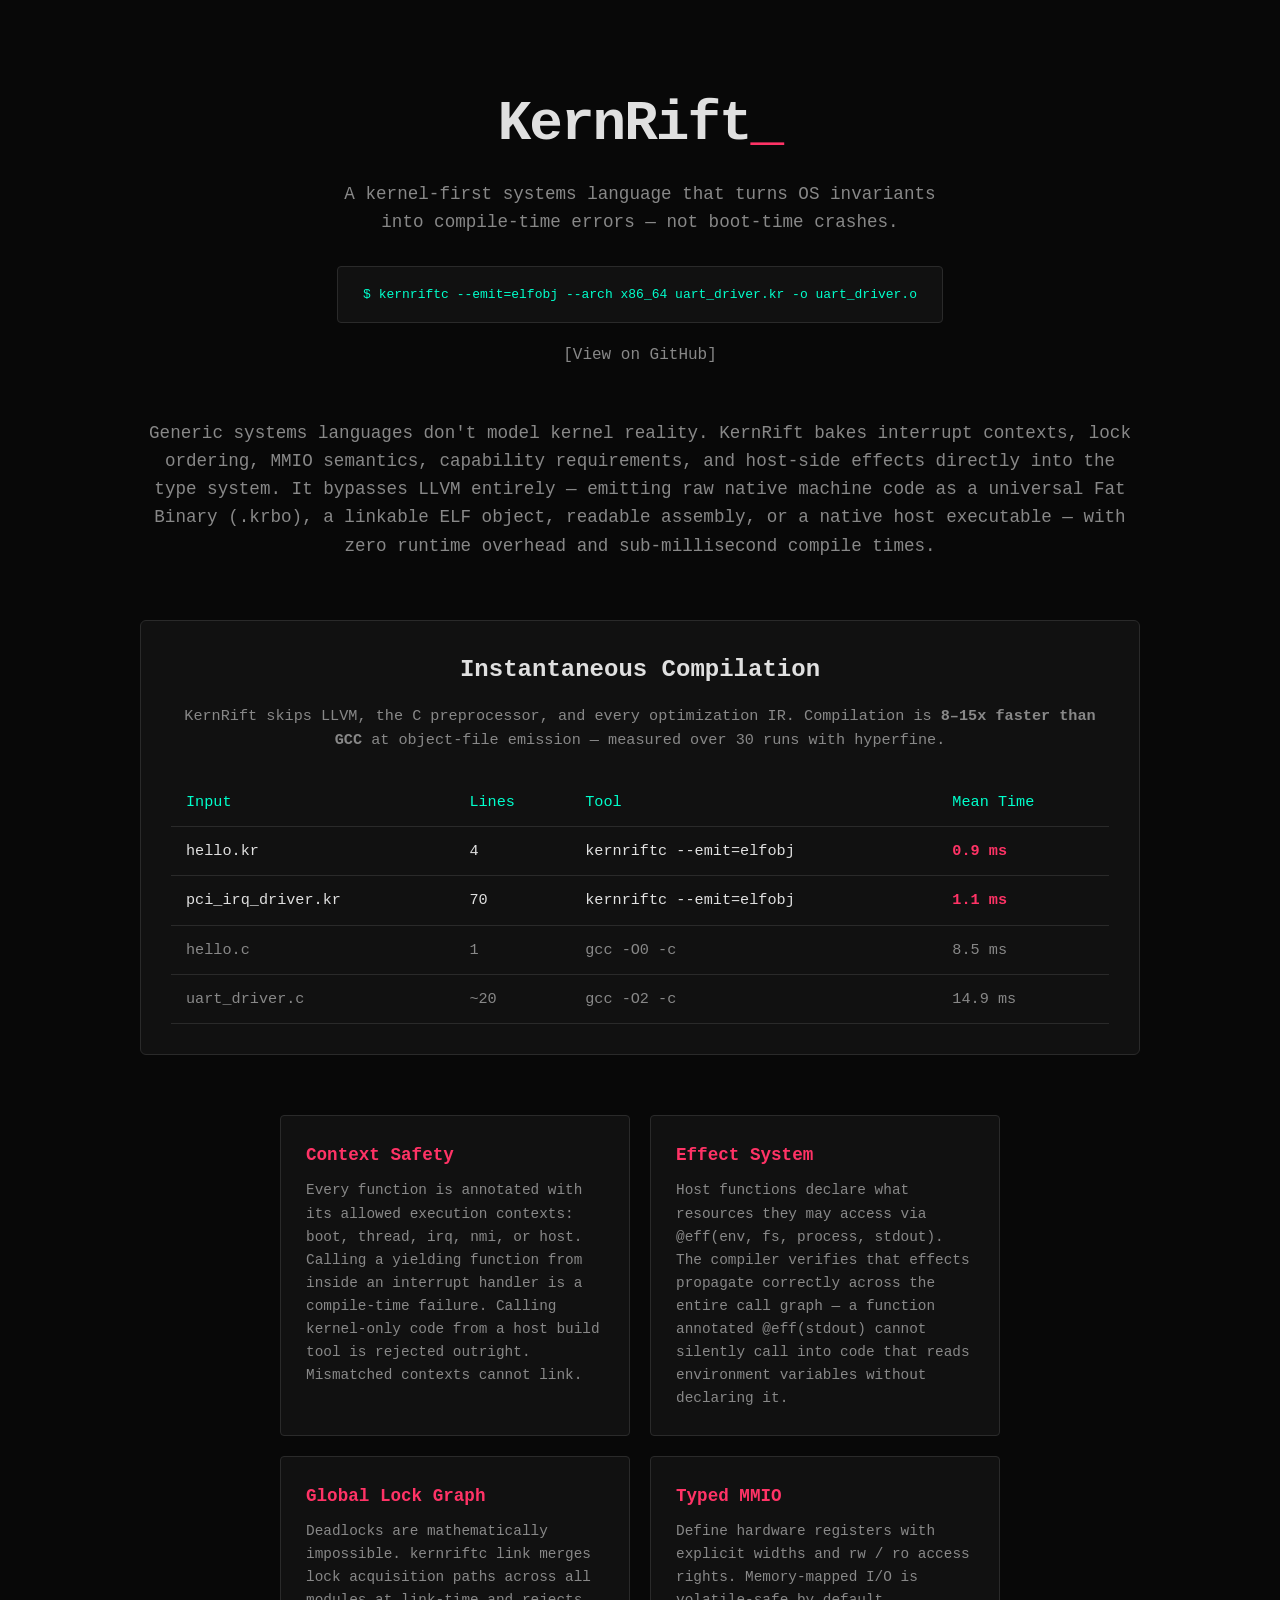
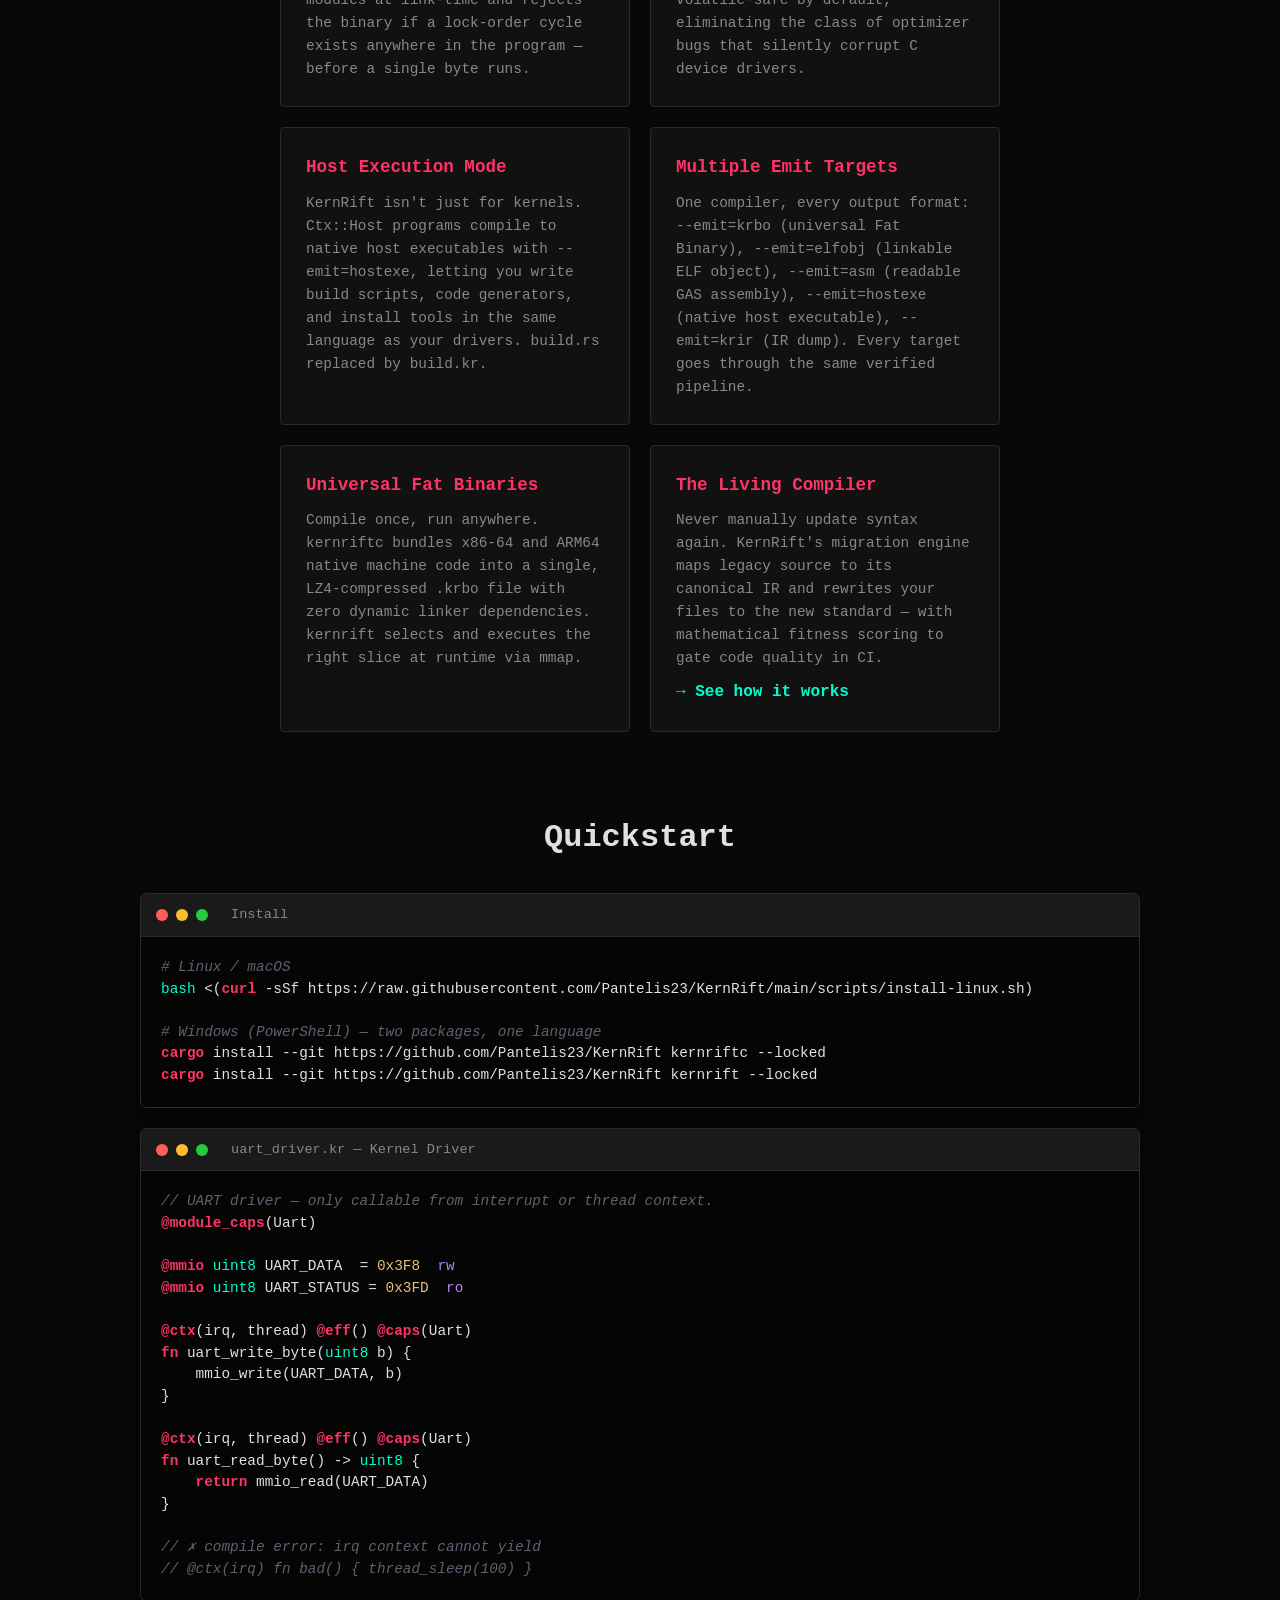
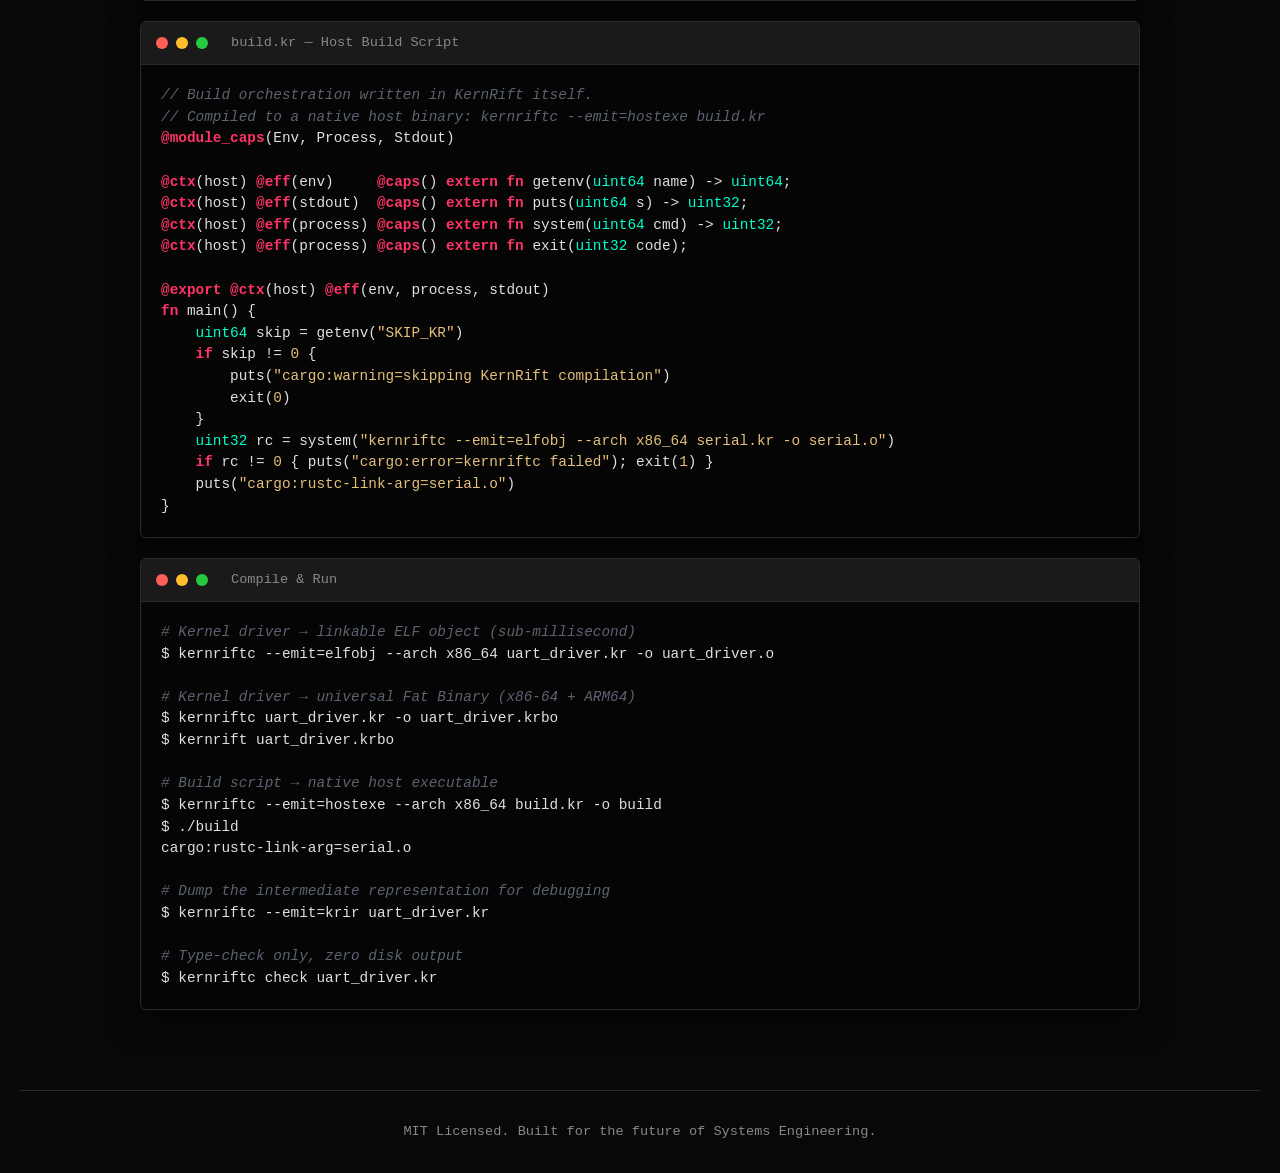
==== website/index.html @ f1da1471 "website: add host execution, effect system, emit targets; improve all sections" ====
<!DOCTYPE html>
<html lang="en">
<head>
    <meta charset="UTF-8">
    <meta name="viewport" content="width=device-width, initial-scale=1.0">
    <title>KernRift | Bare-Metal Systems Language</title>
    <link rel="stylesheet" href="style.css">
</head>
<body>
    <header>
        <h1>KernRift</h1>
        <p class="subtitle">A kernel-first systems language that turns OS invariants into compile-time errors — not boot-time crashes.</p>
        <div class="terminal-bar">
            <code>$ kernriftc --emit=elfobj --arch x86_64 uart_driver.kr -o uart_driver.o</code>
        </div>
        <div class="github-link">
            <a href="https://github.com/Pantelis23/KernRift" target="_blank">[View on GitHub]</a>
        </div>
    </header>

    <main>
        <section class="intro">
            <p>
                Generic systems languages don't model kernel reality. KernRift bakes interrupt contexts, lock ordering, MMIO semantics, capability requirements, and host-side effects directly into the type system. It bypasses LLVM entirely — emitting raw native machine code as a universal Fat Binary (<code>.krbo</code>), a linkable ELF object, readable assembly, or a native host executable — with zero runtime overhead and sub-millisecond compile times.
            </p>
        </section>

        <section class="benchmark-section">
            <h2>Instantaneous Compilation</h2>
            <p>KernRift skips LLVM, the C preprocessor, and every optimization IR. Compilation is <strong>8–15x faster than GCC</strong> at object-file emission — measured over 30 runs with hyperfine.</p>
            <table class="benchmark-table">
                <thead>
                    <tr>
                        <th>Input</th>
                        <th>Lines</th>
                        <th>Tool</th>
                        <th>Mean Time</th>
                    </tr>
                </thead>
                <tbody>
                    <tr>
                        <td><code>hello.kr</code></td>
                        <td>4</td>
                        <td><code>kernriftc --emit=elfobj</code></td>
                        <td class="highlight">0.9 ms</td>
                    </tr>
                    <tr>
                        <td><code>pci_irq_driver.kr</code></td>
                        <td>70</td>
                        <td><code>kernriftc --emit=elfobj</code></td>
                        <td class="highlight">1.1 ms</td>
                    </tr>
                    <tr>
                        <td class="dim"><code>hello.c</code></td>
                        <td class="dim">1</td>
                        <td class="dim"><code>gcc -O0 -c</code></td>
                        <td class="dim">8.5 ms</td>
                    </tr>
                    <tr>
                        <td class="dim"><code>uart_driver.c</code></td>
                        <td class="dim">~20</td>
                        <td class="dim"><code>gcc -O2 -c</code></td>
                        <td class="dim">14.9 ms</td>
                    </tr>
                </tbody>
            </table>
        </section>

        <section class="features">
            <div class="feature-card">
                <h3>Context Safety</h3>
                <p>Every function is annotated with its allowed execution contexts: <code>boot</code>, <code>thread</code>, <code>irq</code>, <code>nmi</code>, or <code>host</code>. Calling a yielding function from inside an interrupt handler is a compile-time failure. Calling kernel-only code from a host build tool is rejected outright. Mismatched contexts cannot link.</p>
            </div>
            <div class="feature-card">
                <h3>Effect System</h3>
                <p>Host functions declare what resources they may access via <code>@eff(env, fs, process, stdout)</code>. The compiler verifies that effects propagate correctly across the entire call graph — a function annotated <code>@eff(stdout)</code> cannot silently call into code that reads environment variables without declaring it.</p>
            </div>
            <div class="feature-card">
                <h3>Global Lock Graph</h3>
                <p>Deadlocks are mathematically impossible. <code>kernriftc link</code> merges lock acquisition paths across all modules at link-time and rejects the binary if a lock-order cycle exists anywhere in the program — before a single byte runs.</p>
            </div>
            <div class="feature-card">
                <h3>Typed MMIO</h3>
                <p>Define hardware registers with explicit widths and <code>rw</code> / <code>ro</code> access rights. Memory-mapped I/O is volatile-safe by default, eliminating the class of optimizer bugs that silently corrupt C device drivers.</p>
            </div>
            <div class="feature-card">
                <h3>Host Execution Mode</h3>
                <p>KernRift isn't just for kernels. <code>Ctx::Host</code> programs compile to native host executables with <code>--emit=hostexe</code>, letting you write build scripts, code generators, and install tools in the same language as your drivers. <code>build.rs</code> replaced by <code>build.kr</code>.</p>
            </div>
            <div class="feature-card">
                <h3>Multiple Emit Targets</h3>
                <p>One compiler, every output format: <code>--emit=krbo</code> (universal Fat Binary), <code>--emit=elfobj</code> (linkable ELF object), <code>--emit=asm</code> (readable GAS assembly), <code>--emit=hostexe</code> (native host executable), <code>--emit=krir</code> (IR dump). Every target goes through the same verified pipeline.</p>
            </div>
            <div class="feature-card">
                <h3>Universal Fat Binaries</h3>
                <p>Compile once, run anywhere. <code>kernriftc</code> bundles x86-64 and ARM64 native machine code into a single, LZ4-compressed <code>.krbo</code> file with zero dynamic linker dependencies. <code>kernrift</code> selects and executes the right slice at runtime via <code>mmap</code>.</p>
            </div>
            <div class="feature-card">
                <h3>The Living Compiler</h3>
                <p>Never manually update syntax again. KernRift's migration engine maps legacy source to its canonical IR and rewrites your files to the new standard — with mathematical fitness scoring to gate code quality in CI.</p>
                <a href="living-compiler.html" style="color: var(--accent-secondary); text-decoration: none; font-weight: bold; margin-top: 10px; display: inline-block;">→ See how it works</a>
            </div>
        </section>

        <section class="quickstart">
            <h2>Quickstart</h2>

            <div class="code-window">
                <div class="code-header">
                    <span class="dot red"></span>
                    <span class="dot yellow"></span>
                    <span class="dot green"></span>
                    <span class="filename">Install</span>
                </div>
<pre><code><span class="comment"># Linux / macOS</span>
<span class="type">bash</span> &lt;(<span class="keyword">curl</span> -sSf https://raw.githubusercontent.com/Pantelis23/KernRift/main/scripts/install-linux.sh)

<span class="comment"># Windows (PowerShell) — two packages, one language</span>
<span class="keyword">cargo</span> install --git https://github.com/Pantelis23/KernRift kernriftc --locked
<span class="keyword">cargo</span> install --git https://github.com/Pantelis23/KernRift kernrift --locked
</code></pre>
            </div>

            <div class="code-window">
                <div class="code-header">
                    <span class="dot red"></span>
                    <span class="dot yellow"></span>
                    <span class="dot green"></span>
                    <span class="filename">uart_driver.kr — Kernel Driver</span>
                </div>
<pre><code><span class="comment">// UART driver — only callable from interrupt or thread context.</span>
<span class="keyword">@module_caps</span>(Uart)

<span class="keyword">@mmio</span> <span class="type">uint8</span> UART_DATA  = <span class="literal">0x3F8</span>  <span class="modifier">rw</span>
<span class="keyword">@mmio</span> <span class="type">uint8</span> UART_STATUS = <span class="literal">0x3FD</span>  <span class="modifier">ro</span>

<span class="keyword">@ctx</span>(irq, thread) <span class="keyword">@eff</span>() <span class="keyword">@caps</span>(Uart)
<span class="keyword">fn</span> uart_write_byte(<span class="type">uint8</span> b) {
    mmio_write(UART_DATA, b)
}

<span class="keyword">@ctx</span>(irq, thread) <span class="keyword">@eff</span>() <span class="keyword">@caps</span>(Uart)
<span class="keyword">fn</span> uart_read_byte() -> <span class="type">uint8</span> {
    <span class="keyword">return</span> mmio_read(UART_DATA)
}

<span class="comment">// ✗ compile error: irq context cannot yield</span>
<span class="comment">// @ctx(irq) fn bad() { thread_sleep(100) }</span>
</code></pre>
            </div>

            <div class="code-window">
                <div class="code-header">
                    <span class="dot red"></span>
                    <span class="dot yellow"></span>
                    <span class="dot green"></span>
                    <span class="filename">build.kr — Host Build Script</span>
                </div>
<pre><code><span class="comment">// Build orchestration written in KernRift itself.</span>
<span class="comment">// Compiled to a native host binary: kernriftc --emit=hostexe build.kr</span>
<span class="keyword">@module_caps</span>(Env, Process, Stdout)

<span class="keyword">@ctx</span>(host) <span class="keyword">@eff</span>(env)     <span class="keyword">@caps</span>() <span class="keyword">extern fn</span> getenv(<span class="type">uint64</span> name) -> <span class="type">uint64</span>;
<span class="keyword">@ctx</span>(host) <span class="keyword">@eff</span>(stdout)  <span class="keyword">@caps</span>() <span class="keyword">extern fn</span> puts(<span class="type">uint64</span> s) -> <span class="type">uint32</span>;
<span class="keyword">@ctx</span>(host) <span class="keyword">@eff</span>(process) <span class="keyword">@caps</span>() <span class="keyword">extern fn</span> system(<span class="type">uint64</span> cmd) -> <span class="type">uint32</span>;
<span class="keyword">@ctx</span>(host) <span class="keyword">@eff</span>(process) <span class="keyword">@caps</span>() <span class="keyword">extern fn</span> exit(<span class="type">uint32</span> code);

<span class="keyword">@export</span> <span class="keyword">@ctx</span>(host) <span class="keyword">@eff</span>(env, process, stdout)
<span class="keyword">fn</span> main() {
    <span class="type">uint64</span> skip = getenv(<span class="literal">"SKIP_KR"</span>)
    <span class="keyword">if</span> skip != <span class="literal">0</span> {
        puts(<span class="literal">"cargo:warning=skipping KernRift compilation"</span>)
        exit(<span class="literal">0</span>)
    }
    <span class="type">uint32</span> rc = system(<span class="literal">"kernriftc --emit=elfobj --arch x86_64 serial.kr -o serial.o"</span>)
    <span class="keyword">if</span> rc != <span class="literal">0</span> { puts(<span class="literal">"cargo:error=kernriftc failed"</span>); exit(<span class="literal">1</span>) }
    puts(<span class="literal">"cargo:rustc-link-arg=serial.o"</span>)
}
</code></pre>
            </div>

            <div class="code-window">
                <div class="code-header">
                    <span class="dot red"></span>
                    <span class="dot yellow"></span>
                    <span class="dot green"></span>
                    <span class="filename">Compile &amp; Run</span>
                </div>
<pre><code><span class="comment"># Kernel driver → linkable ELF object (sub-millisecond)</span>
$ kernriftc --emit=elfobj --arch x86_64 uart_driver.kr -o uart_driver.o

<span class="comment"># Kernel driver → universal Fat Binary (x86-64 + ARM64)</span>
$ kernriftc uart_driver.kr -o uart_driver.krbo
$ kernrift uart_driver.krbo

<span class="comment"># Build script → native host executable</span>
$ kernriftc --emit=hostexe --arch x86_64 build.kr -o build
$ ./build
cargo:rustc-link-arg=serial.o

<span class="comment"># Dump the intermediate representation for debugging</span>
$ kernriftc --emit=krir uart_driver.kr

<span class="comment"># Type-check only, zero disk output</span>
$ kernriftc check uart_driver.kr
</code></pre>
            </div>
        </section>
    </main>

    <footer>
        <p>MIT Licensed. Built for the future of Systems Engineering.</p>
    </footer>
</body>
</html>
---- website/style.css ----
:root {
    --bg-color: #080808;
    --text-main: #e0e0e0;
    --text-muted: #888888;
    --accent: #ff3366;
    --accent-secondary: #00ffcc;
    --card-bg: #111111;
    --border-color: #2a2a2a;
    --font-mono: "Fira Code", "JetBrains Mono", Consolas, monospace;
}

* {
    box-sizing: border-box;
    margin: 0;
    padding: 0;
}

body {
    background-color: var(--bg-color);
    color: var(--text-main);
    font-family: var(--font-mono);
    line-height: 1.6;
    padding: 0 20px;
    display: flex;
    flex-direction: column;
    align-items: center;
}

header {
    margin-top: 80px;
    margin-bottom: 50px;
    text-align: center;
}

.nav-bar {
    position: absolute;
    top: 20px;
    left: 20px;
}

.nav-bar a {
    color: var(--text-muted);
    text-decoration: none;
    font-size: 0.9rem;
    transition: color 0.2s ease;
}

.nav-bar a:hover {
    color: var(--accent-secondary);
}

h1 {
    font-size: 3.5rem;
    color: var(--text-main);
    letter-spacing: -2px;
    margin-bottom: 10px;
}

h1::after {
    content: '_';
    color: var(--accent);
    animation: blink 1s step-end infinite;
}

@keyframes blink {
    50% { opacity: 0; }
}

.subtitle {
    font-size: 1.1rem;
    color: var(--text-muted);
    margin-bottom: 30px;
    max-width: 600px;
    margin-left: auto;
    margin-right: auto;
}

.terminal-bar {
    background-color: var(--card-bg);
    border: 1px solid var(--border-color);
    padding: 15px 25px;
    display: inline-block;
    border-radius: 4px;
    color: var(--accent-secondary);
    margin-bottom: 20px;
}

.github-link a {
    color: var(--text-muted);
    text-decoration: none;
    transition: color 0.2s ease;
}

.github-link a:hover {
    color: var(--text-main);
}

main {
    max-width: 1000px;
    width: 100%;
}

.intro {
    text-align: center;
    margin-bottom: 60px;
    font-size: 1.1rem;
    color: var(--text-muted);
}

/* Benchmark Section */
.benchmark-section {
    margin-bottom: 60px;
    background-color: var(--card-bg);
    border: 1px solid var(--border-color);
    padding: 30px;
    border-radius: 6px;
}

.benchmark-section h2 {
    color: var(--text-main);
    margin-bottom: 15px;
    font-size: 1.5rem;
    text-align: center;
}

.benchmark-section p {
    text-align: center;
    color: var(--text-muted);
    margin-bottom: 25px;
    font-size: 0.95rem;
}

.benchmark-table {
    width: 100%;
    border-collapse: collapse;
    font-size: 0.95rem;
}

.benchmark-table th, .benchmark-table td {
    padding: 12px 15px;
    text-align: left;
    border-bottom: 1px solid var(--border-color);
}

.benchmark-table th {
    color: var(--accent-secondary);
    font-weight: normal;
}

.benchmark-table .highlight {
    color: var(--accent);
    font-weight: bold;
}

.benchmark-table .dim {
    color: var(--text-muted);
}

/* Features */
.features {
    display: grid;
    grid-template-columns: repeat(auto-fit, minmax(350px, 1px));
    gap: 20px;
    margin-bottom: 80px;
    justify-content: center;
}

.feature-card {
    background-color: var(--card-bg);
    border: 1px solid var(--border-color);
    padding: 25px;
    border-radius: 4px;
    transition: transform 0.2s ease, border-color 0.2s ease;
}

.feature-card:hover {
    transform: translateY(-3px);
    border-color: var(--accent-secondary);
}

.feature-card h3 {
    color: var(--accent);
    margin-bottom: 10px;
    font-size: 1.1rem;
}

.feature-card p {
    color: var(--text-muted);
    font-size: 0.9rem;
}

/* Quickstart */
.quickstart {
    margin-bottom: 80px;
}

.quickstart h2 {
    text-align: center;
    margin-bottom: 30px;
    font-size: 2rem;
}

.code-window {
    background-color: #050505;
    border: 1px solid var(--border-color);
    border-radius: 6px;
    overflow: hidden;
    margin-bottom: 20px;
    box-shadow: 0 10px 30px rgba(0,0,0,0.5);
}

.code-header {
    background-color: #1a1a1a;
    padding: 10px 15px;
    display: flex;
    align-items: center;
    border-bottom: 1px solid var(--border-color);
}

.dot {
    width: 12px;
    height: 12px;
    border-radius: 50%;
    margin-right: 8px;
}

.dot.red { background-color: #ff5f56; }
.dot.yellow { background-color: #ffbd2e; }
.dot.green { background-color: #27c93f; }

.filename {
    margin-left: 15px;
    color: var(--text-muted);
    font-size: 0.85rem;
}

pre {
    padding: 20px;
    overflow-x: auto;
    font-size: 0.9rem;
    line-height: 1.5;
}

/* Syntax Highlighting */
.keyword { color: var(--accent); font-weight: bold; }
.type { color: var(--accent-secondary); }
.modifier { color: #b084eb; }
.literal { color: #e5c07b; }
.comment { color: #5c6370; font-style: italic; }

/* Code Showcase (living-compiler page) */
.code-showcase {
    margin-bottom: 80px;
}

.code-showcase h2 {
    text-align: center;
    margin-bottom: 15px;
    font-size: 2rem;
}

footer {
    border-top: 1px solid var(--border-color);
    padding: 30px 0;
    width: 100%;
    text-align: center;
    color: var(--text-muted);
    font-size: 0.85rem;
    margin-top: auto;
}
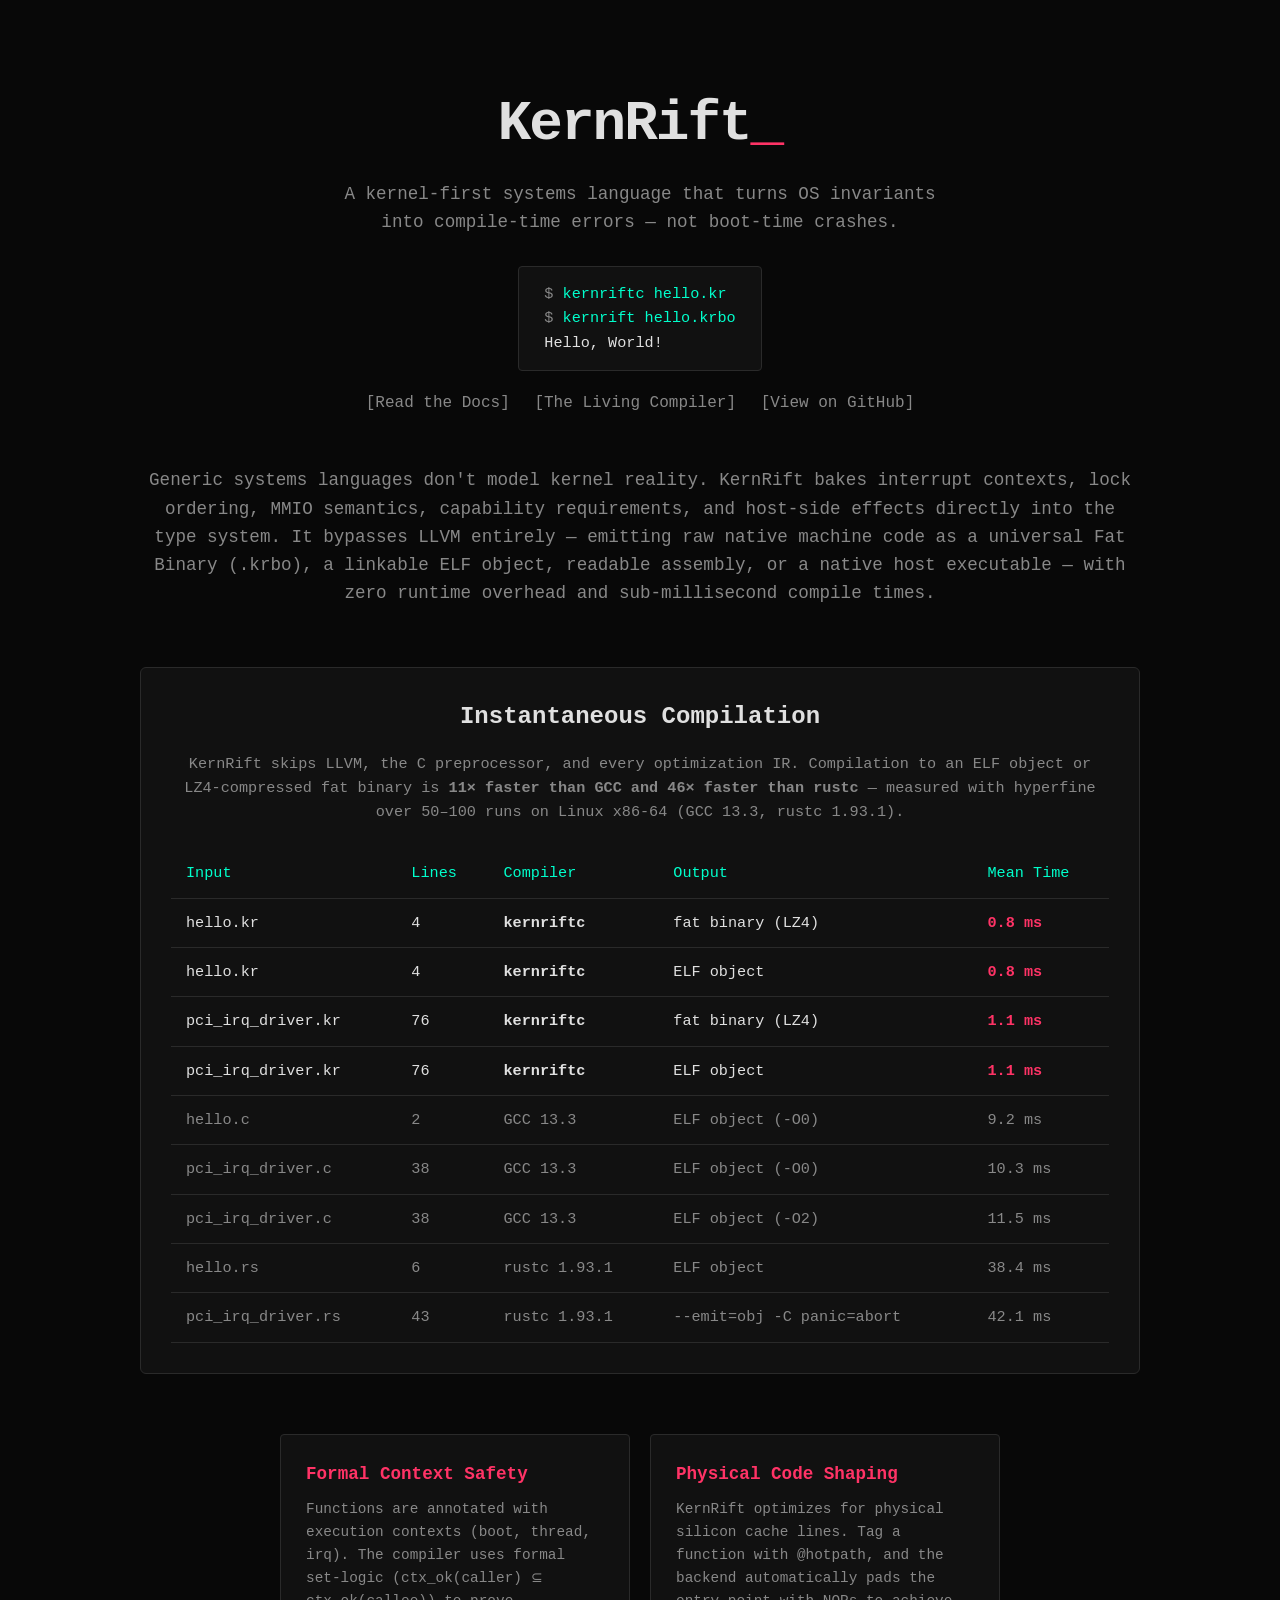
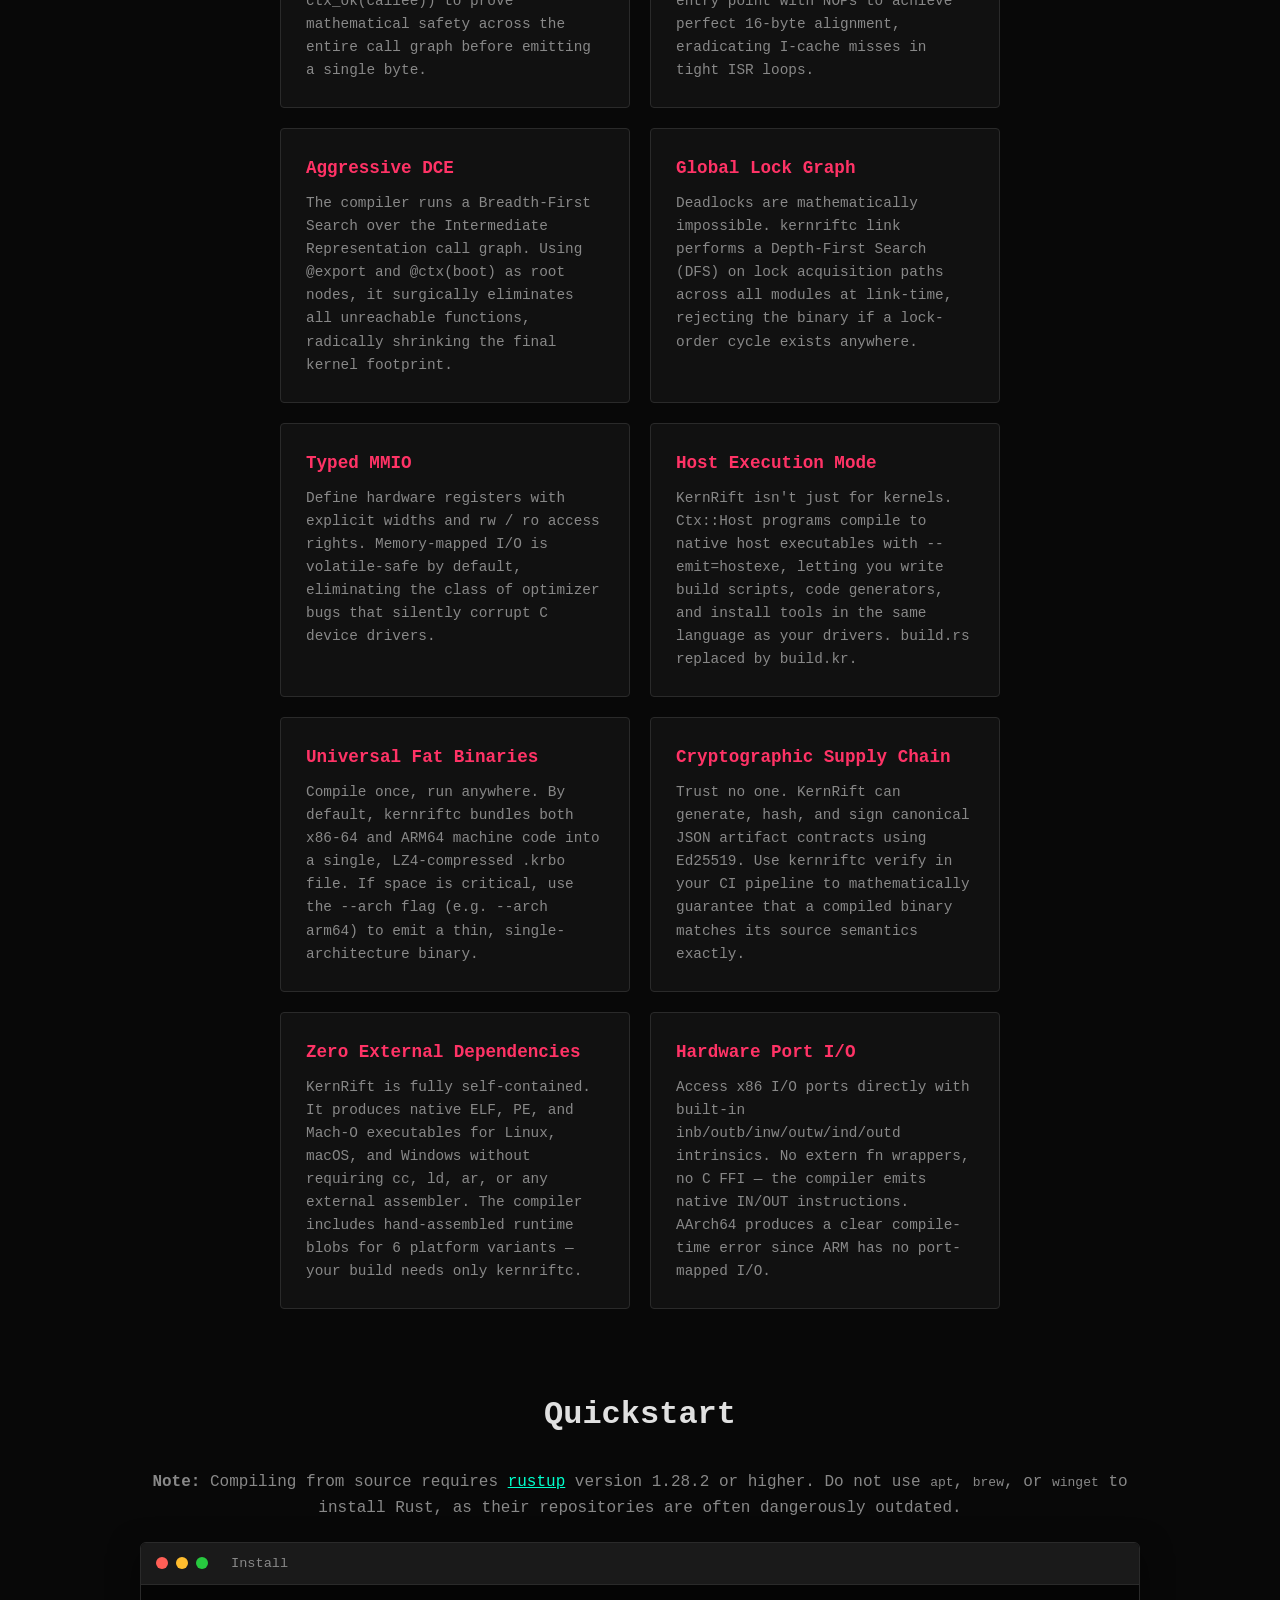
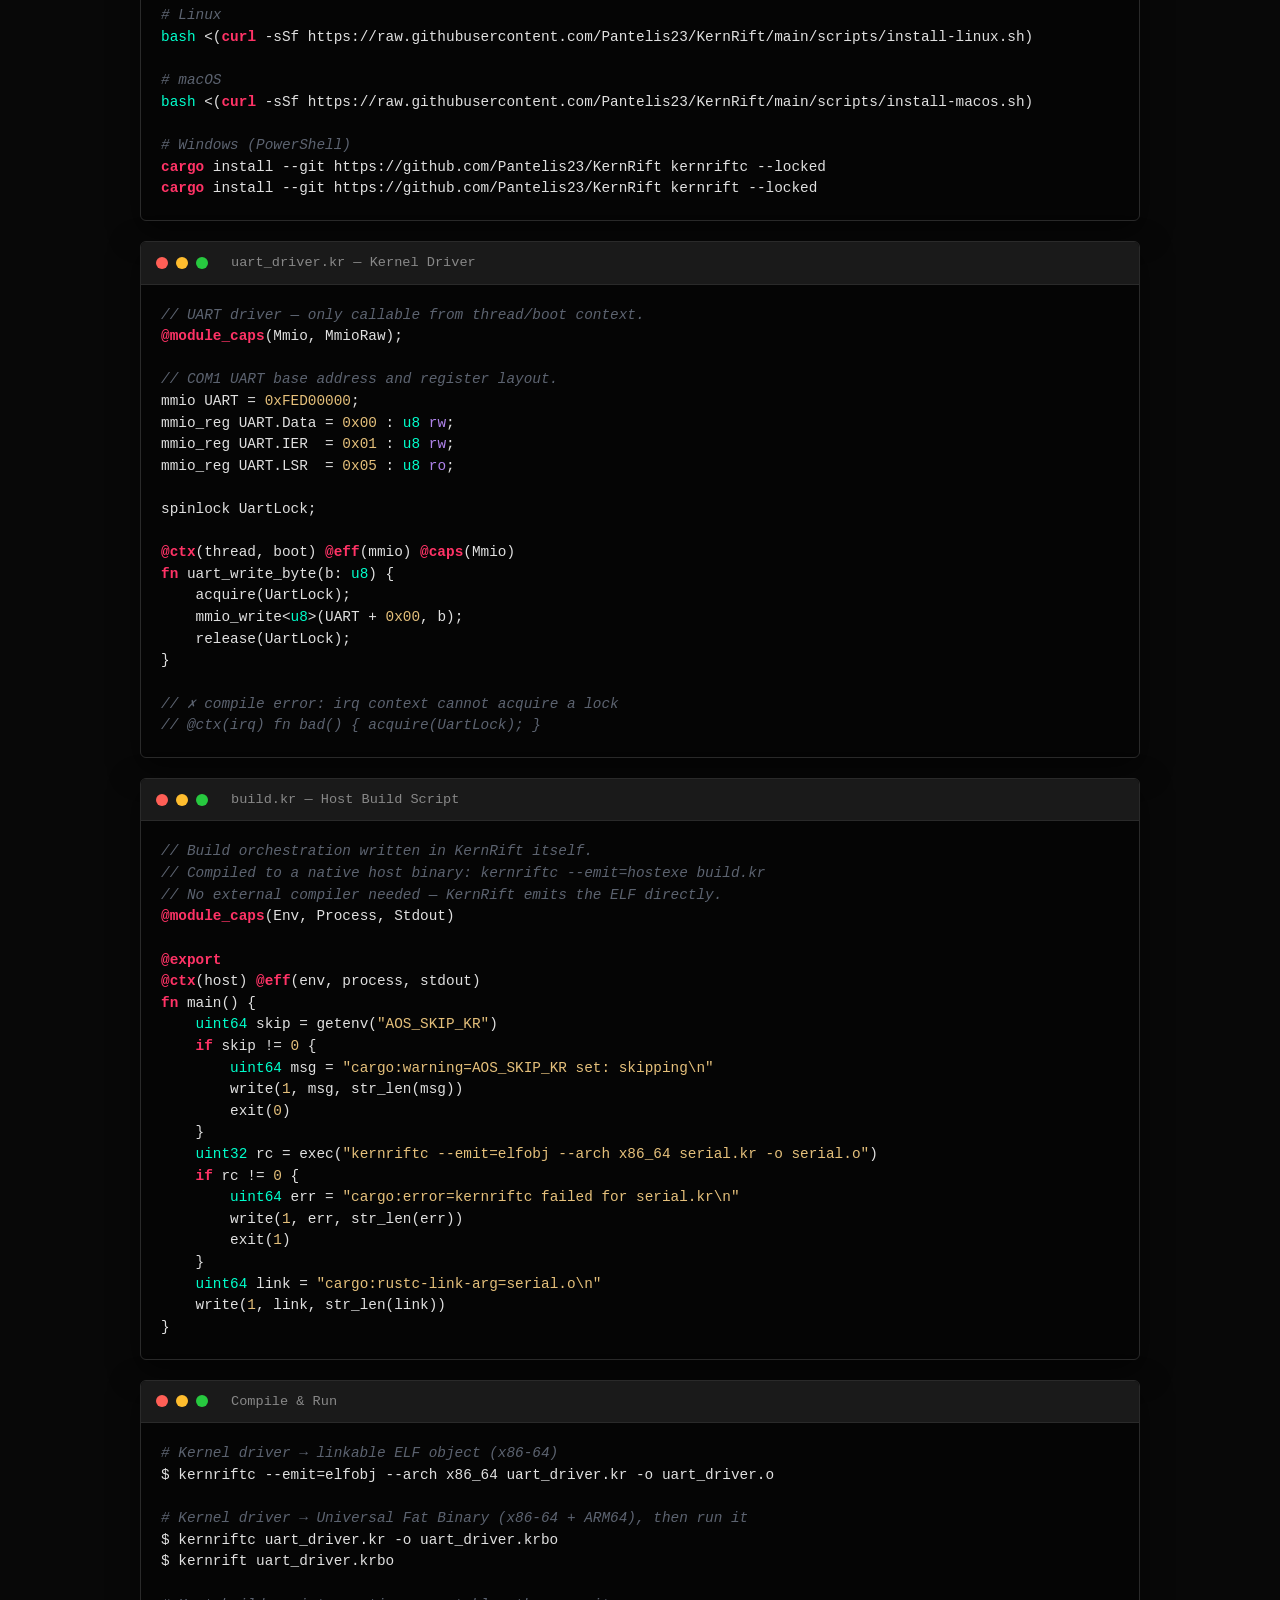
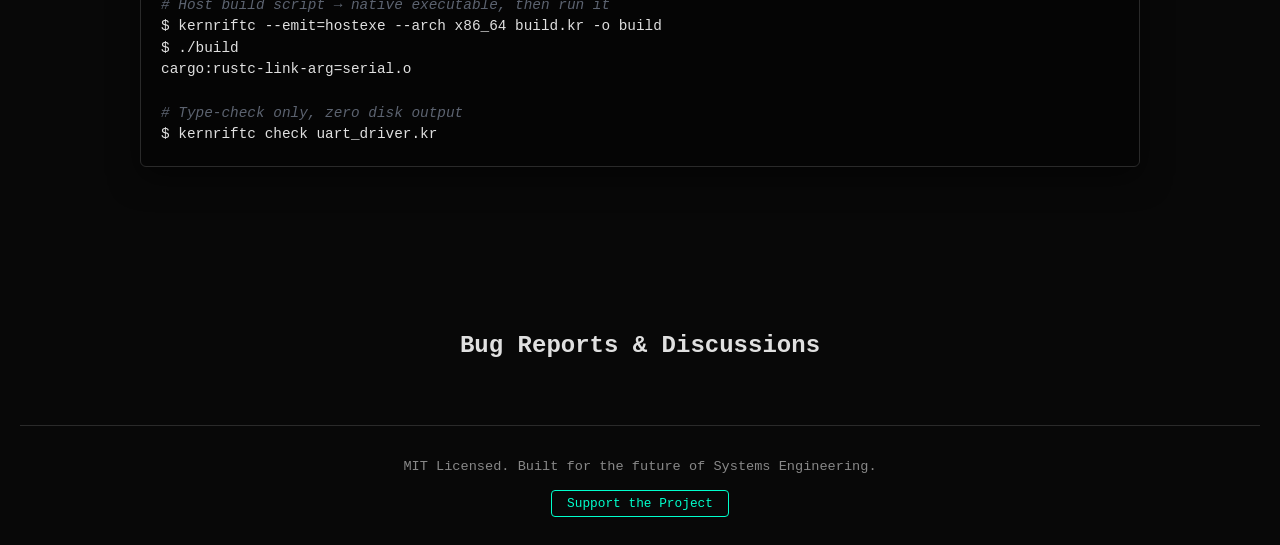
==== commit 821c4d5b: "website: update for self-sufficiency (built-in host fns, zero deps, port I/O)" ====
--- a/website/index.html
+++ b/website/index.html
@@ -4,16 +4,49 @@
     <meta charset="UTF-8">
     <meta name="viewport" content="width=device-width, initial-scale=1.0">
     <title>KernRift | Bare-Metal Systems Language</title>
+    <link rel="icon" type="image/png" href="logo.png?v=2">
+    <meta name="description" content="KernRift: A kernel-first systems language that turns OS invariants into compile-time errors. Featuring a self-evolving compiler, formal safety guarantees, and universal fat binaries.">
+    <meta name="keywords" content="KernRift, systems programming, kernel development, compiler, operating systems, safety, bare-metal, AOT, formal verification">
+    <link rel="canonical" href="https://kernrift.org/">
+    
+    <!-- Open Graph / Facebook -->
+    <meta property="og:type" content="website">
+    <meta property="og:url" content="https://kernrift.org/">
+    <meta property="og:title" content="KernRift | Bare-Metal Systems Language">
+    <meta property="og:description" content="A kernel-first systems language that turns OS invariants into compile-time errors.">
+    
+    <!-- Twitter -->
+    <meta property="twitter:card" content="summary_large_image">
+    <meta property="twitter:url" content="https://kernrift.org/">
+    <meta property="twitter:title" content="KernRift | Bare-Metal Systems Language">
+    <meta property="twitter:description" content="A kernel-first systems language that turns OS invariants into compile-time errors.">
+
     <link rel="stylesheet" href="style.css">
 </head>
 <body>
+    <a href="index.html" class="nav-cube" title="Home">
+        <div class="cube">
+            <div class="face front"></div>
+            <div class="face back"></div>
+            <div class="face left"></div>
+            <div class="face right"></div>
+            <div class="face top"></div>
+            <div class="face bottom"></div>
+        </div>
+    </a>
     <header>
-        <h1>KernRift</h1>
+        <div style="display: flex; align-items: center; justify-content: center; gap: 20px; margin-bottom: 10px;">
+            <h1 style="margin-bottom: 0;">KernRift</h1>
+        </div>
         <p class="subtitle">A kernel-first systems language that turns OS invariants into compile-time errors — not boot-time crashes.</p>
-        <div class="terminal-bar">
-            <code>$ kernriftc --emit=elfobj --arch x86_64 uart_driver.kr -o uart_driver.o</code>
+        <div class="terminal-bar" style="text-align: left; padding: 15px 25px; font-size: 0.95rem; line-height: 1.6;">
+            <code><span style="color: var(--text-muted);">$</span> kernriftc hello.kr</code><br>
+            <code><span style="color: var(--text-muted);">$</span> kernrift hello.krbo</code><br>
+            <code style="color: var(--text-main);">Hello, World!</code>
         </div>
         <div class="github-link">
+            <a href="docs.html" style="margin-right: 15px;">[Read the Docs]</a>
+            <a href="living-compiler.html" style="margin-right: 15px;">[The Living Compiler]</a>
             <a href="https://github.com/Pantelis23/KernRift" target="_blank">[View on GitHub]</a>
         </div>
     </header>
@@ -27,13 +60,14 @@
 
         <section class="benchmark-section">
             <h2>Instantaneous Compilation</h2>
-            <p>KernRift skips LLVM, the C preprocessor, and every optimization IR. Compilation is <strong>8–15x faster than GCC</strong> at object-file emission — measured over 30 runs with hyperfine.</p>
+            <p>KernRift skips LLVM, the C preprocessor, and every optimization IR. Compilation to an ELF object or LZ4-compressed fat binary is <strong>11× faster than GCC and 46× faster than rustc</strong> — measured with hyperfine over 50–100 runs on Linux x86-64 (GCC 13.3, rustc 1.93.1).</p>
             <table class="benchmark-table">
                 <thead>
                     <tr>
                         <th>Input</th>
                         <th>Lines</th>
-                        <th>Tool</th>
+                        <th>Compiler</th>
+                        <th>Output</th>
                         <th>Mean Time</th>
                     </tr>
                 </thead>
@@ -41,26 +75,65 @@
                     <tr>
                         <td><code>hello.kr</code></td>
                         <td>4</td>
-                        <td><code>kernriftc --emit=elfobj</code></td>
-                        <td class="highlight">0.9 ms</td>
+                        <td><strong>kernriftc</strong></td>
+                        <td>fat binary (LZ4)</td>
+                        <td class="highlight">0.8 ms</td>
+                    </tr>
+                    <tr>
+                        <td><code>hello.kr</code></td>
+                        <td>4</td>
+                        <td><strong>kernriftc</strong></td>
+                        <td>ELF object</td>
+                        <td class="highlight">0.8 ms</td>
                     </tr>
                     <tr>
                         <td><code>pci_irq_driver.kr</code></td>
-                        <td>70</td>
-                        <td><code>kernriftc --emit=elfobj</code></td>
+                        <td>76</td>
+                        <td><strong>kernriftc</strong></td>
+                        <td>fat binary (LZ4)</td>
                         <td class="highlight">1.1 ms</td>
                     </tr>
                     <tr>
+                        <td><code>pci_irq_driver.kr</code></td>
+                        <td>76</td>
+                        <td><strong>kernriftc</strong></td>
+                        <td>ELF object</td>
+                        <td class="highlight">1.1 ms</td>
+                    </tr>
+                    <tr>
                         <td class="dim"><code>hello.c</code></td>
-                        <td class="dim">1</td>
-                        <td class="dim"><code>gcc -O0 -c</code></td>
-                        <td class="dim">8.5 ms</td>
-                    </tr>
-                    <tr>
-                        <td class="dim"><code>uart_driver.c</code></td>
-                        <td class="dim">~20</td>
-                        <td class="dim"><code>gcc -O2 -c</code></td>
-                        <td class="dim">14.9 ms</td>
+                        <td class="dim">2</td>
+                        <td class="dim">GCC 13.3</td>
+                        <td class="dim">ELF object (-O0)</td>
+                        <td class="dim">9.2 ms</td>
+                    </tr>
+                    <tr>
+                        <td class="dim"><code>pci_irq_driver.c</code></td>
+                        <td class="dim">38</td>
+                        <td class="dim">GCC 13.3</td>
+                        <td class="dim">ELF object (-O0)</td>
+                        <td class="dim">10.3 ms</td>
+                    </tr>
+                    <tr>
+                        <td class="dim"><code>pci_irq_driver.c</code></td>
+                        <td class="dim">38</td>
+                        <td class="dim">GCC 13.3</td>
+                        <td class="dim">ELF object (-O2)</td>
+                        <td class="dim">11.5 ms</td>
+                    </tr>
+                    <tr>
+                        <td class="dim"><code>hello.rs</code></td>
+                        <td class="dim">6</td>
+                        <td class="dim">rustc 1.93.1</td>
+                        <td class="dim">ELF object</td>
+                        <td class="dim">38.4 ms</td>
+                    </tr>
+                    <tr>
+                        <td class="dim"><code>pci_irq_driver.rs</code></td>
+                        <td class="dim">43</td>
+                        <td class="dim">rustc 1.93.1</td>
+                        <td class="dim"><code>--emit=obj -C panic=abort</code></td>
+                        <td class="dim">42.1 ms</td>
                     </tr>
                 </tbody>
             </table>
@@ -68,16 +141,20 @@
 
         <section class="features">
             <div class="feature-card">
-                <h3>Context Safety</h3>
-                <p>Every function is annotated with its allowed execution contexts: <code>boot</code>, <code>thread</code>, <code>irq</code>, <code>nmi</code>, or <code>host</code>. Calling a yielding function from inside an interrupt handler is a compile-time failure. Calling kernel-only code from a host build tool is rejected outright. Mismatched contexts cannot link.</p>
-            </div>
-            <div class="feature-card">
-                <h3>Effect System</h3>
-                <p>Host functions declare what resources they may access via <code>@eff(env, fs, process, stdout)</code>. The compiler verifies that effects propagate correctly across the entire call graph — a function annotated <code>@eff(stdout)</code> cannot silently call into code that reads environment variables without declaring it.</p>
+                <h3>Formal Context Safety</h3>
+                <p>Functions are annotated with execution contexts (<code>boot</code>, <code>thread</code>, <code>irq</code>). The compiler uses formal set-logic (<code>ctx_ok(caller) ⊆ ctx_ok(callee)</code>) to prove mathematical safety across the entire call graph before emitting a single byte.</p>
+            </div>
+            <div class="feature-card">
+                <h3>Physical Code Shaping</h3>
+                <p>KernRift optimizes for physical silicon cache lines. Tag a function with <code>@hotpath</code>, and the backend automatically pads the entry point with NOPs to achieve perfect 16-byte alignment, eradicating I-cache misses in tight ISR loops.</p>
+            </div>
+            <div class="feature-card">
+                <h3>Aggressive DCE</h3>
+                <p>The compiler runs a Breadth-First Search over the Intermediate Representation call graph. Using <code>@export</code> and <code>@ctx(boot)</code> as root nodes, it surgically eliminates all unreachable functions, radically shrinking the final kernel footprint.</p>
             </div>
             <div class="feature-card">
                 <h3>Global Lock Graph</h3>
-                <p>Deadlocks are mathematically impossible. <code>kernriftc link</code> merges lock acquisition paths across all modules at link-time and rejects the binary if a lock-order cycle exists anywhere in the program — before a single byte runs.</p>
+                <p>Deadlocks are mathematically impossible. <code>kernriftc link</code> performs a Depth-First Search (DFS) on lock acquisition paths across all modules at link-time, rejecting the binary if a lock-order cycle exists anywhere.</p>
             </div>
             <div class="feature-card">
                 <h3>Typed MMIO</h3>
@@ -88,22 +165,28 @@
                 <p>KernRift isn't just for kernels. <code>Ctx::Host</code> programs compile to native host executables with <code>--emit=hostexe</code>, letting you write build scripts, code generators, and install tools in the same language as your drivers. <code>build.rs</code> replaced by <code>build.kr</code>.</p>
             </div>
             <div class="feature-card">
-                <h3>Multiple Emit Targets</h3>
-                <p>One compiler, every output format: <code>--emit=krbo</code> (universal Fat Binary), <code>--emit=elfobj</code> (linkable ELF object), <code>--emit=asm</code> (readable GAS assembly), <code>--emit=hostexe</code> (native host executable), <code>--emit=krir</code> (IR dump). Every target goes through the same verified pipeline.</p>
-            </div>
-            <div class="feature-card">
                 <h3>Universal Fat Binaries</h3>
-                <p>Compile once, run anywhere. <code>kernriftc</code> bundles x86-64 and ARM64 native machine code into a single, LZ4-compressed <code>.krbo</code> file with zero dynamic linker dependencies. <code>kernrift</code> selects and executes the right slice at runtime via <code>mmap</code>.</p>
-            </div>
-            <div class="feature-card">
-                <h3>The Living Compiler</h3>
-                <p>Never manually update syntax again. KernRift's migration engine maps legacy source to its canonical IR and rewrites your files to the new standard — with mathematical fitness scoring to gate code quality in CI.</p>
-                <a href="living-compiler.html" style="color: var(--accent-secondary); text-decoration: none; font-weight: bold; margin-top: 10px; display: inline-block;">→ See how it works</a>
+                <p>Compile once, run anywhere. By default, <code>kernriftc</code> bundles both x86-64 and ARM64 machine code into a single, LZ4-compressed <code>.krbo</code> file. If space is critical, use the <code>--arch</code> flag (e.g. <code>--arch arm64</code>) to emit a thin, single-architecture binary.</p>
+            </div>
+            <div class="feature-card">
+                <h3>Cryptographic Supply Chain</h3>
+                <p>Trust no one. KernRift can generate, hash, and sign canonical JSON artifact contracts using Ed25519. Use <code>kernriftc verify</code> in your CI pipeline to mathematically guarantee that a compiled binary matches its source semantics exactly.</p>
+            </div>
+            <div class="feature-card">
+                <h3>Zero External Dependencies</h3>
+                <p>KernRift is fully self-contained. It produces native ELF, PE, and Mach-O executables for Linux, macOS, and Windows without requiring <code>cc</code>, <code>ld</code>, <code>ar</code>, or any external assembler. The compiler includes hand-assembled runtime blobs for 6 platform variants — your build needs only <code>kernriftc</code>.</p>
+            </div>
+            <div class="feature-card">
+                <h3>Hardware Port I/O</h3>
+                <p>Access x86 I/O ports directly with built-in <code>inb</code>/<code>outb</code>/<code>inw</code>/<code>outw</code>/<code>ind</code>/<code>outd</code> intrinsics. No <code>extern fn</code> wrappers, no C FFI — the compiler emits native <code>IN</code>/<code>OUT</code> instructions. AArch64 produces a clear compile-time error since ARM has no port-mapped I/O.</p>
             </div>
         </section>
 
         <section class="quickstart">
             <h2>Quickstart</h2>
+            <p style="text-align: center; color: var(--text-muted); margin-bottom: 20px;">
+                <strong>Note:</strong> Compiling from source requires <a href="https://rustup.rs/" style="color: var(--accent-secondary);" target="_blank">rustup</a> version 1.28.2 or higher. Do not use <code>apt</code>, <code>brew</code>, or <code>winget</code> to install Rust, as their repositories are often dangerously outdated.
+            </p>
 
             <div class="code-window">
                 <div class="code-header">
@@ -112,10 +195,13 @@
                     <span class="dot green"></span>
                     <span class="filename">Install</span>
                 </div>
-<pre><code><span class="comment"># Linux / macOS</span>
+<pre><code><span class="comment"># Linux</span>
 <span class="type">bash</span> &lt;(<span class="keyword">curl</span> -sSf https://raw.githubusercontent.com/Pantelis23/KernRift/main/scripts/install-linux.sh)
 
-<span class="comment"># Windows (PowerShell) — two packages, one language</span>
+<span class="comment"># macOS</span>
+<span class="type">bash</span> &lt;(<span class="keyword">curl</span> -sSf https://raw.githubusercontent.com/Pantelis23/KernRift/main/scripts/install-macos.sh)
+
+<span class="comment"># Windows (PowerShell)</span>
 <span class="keyword">cargo</span> install --git https://github.com/Pantelis23/KernRift kernriftc --locked
 <span class="keyword">cargo</span> install --git https://github.com/Pantelis23/KernRift kernrift --locked
 </code></pre>
@@ -128,24 +214,26 @@
                     <span class="dot green"></span>
                     <span class="filename">uart_driver.kr — Kernel Driver</span>
                 </div>
-<pre><code><span class="comment">// UART driver — only callable from interrupt or thread context.</span>
-<span class="keyword">@module_caps</span>(Uart)
-
-<span class="keyword">@mmio</span> <span class="type">uint8</span> UART_DATA  = <span class="literal">0x3F8</span>  <span class="modifier">rw</span>
-<span class="keyword">@mmio</span> <span class="type">uint8</span> UART_STATUS = <span class="literal">0x3FD</span>  <span class="modifier">ro</span>
-
-<span class="keyword">@ctx</span>(irq, thread) <span class="keyword">@eff</span>() <span class="keyword">@caps</span>(Uart)
-<span class="keyword">fn</span> uart_write_byte(<span class="type">uint8</span> b) {
-    mmio_write(UART_DATA, b)
+<pre><code><span class="comment">// UART driver — only callable from thread/boot context.</span>
+<span class="keyword">@module_caps</span>(Mmio, MmioRaw);
+
+<span class="comment">// COM1 UART base address and register layout.</span>
+mmio UART = <span class="literal">0xFED00000</span>;
+mmio_reg UART.Data = <span class="literal">0x00</span> : <span class="type">u8</span> <span class="modifier">rw</span>;
+mmio_reg UART.IER  = <span class="literal">0x01</span> : <span class="type">u8</span> <span class="modifier">rw</span>;
+mmio_reg UART.LSR  = <span class="literal">0x05</span> : <span class="type">u8</span> <span class="modifier">ro</span>;
+
+spinlock UartLock;
+
+<span class="keyword">@ctx</span>(thread, boot) <span class="keyword">@eff</span>(mmio) <span class="keyword">@caps</span>(Mmio)
+<span class="keyword">fn</span> uart_write_byte(b: <span class="type">u8</span>) {
+    acquire(UartLock);
+    mmio_write&lt;<span class="type">u8</span>&gt;(UART + <span class="literal">0x00</span>, b);
+    release(UartLock);
 }
 
-<span class="keyword">@ctx</span>(irq, thread) <span class="keyword">@eff</span>() <span class="keyword">@caps</span>(Uart)
-<span class="keyword">fn</span> uart_read_byte() -> <span class="type">uint8</span> {
-    <span class="keyword">return</span> mmio_read(UART_DATA)
-}
-
-<span class="comment">// ✗ compile error: irq context cannot yield</span>
-<span class="comment">// @ctx(irq) fn bad() { thread_sleep(100) }</span>
+<span class="comment">// ✗ compile error: irq context cannot acquire a lock</span>
+<span class="comment">// @ctx(irq) fn bad() { acquire(UartLock); }</span>
 </code></pre>
             </div>
 
@@ -158,23 +246,26 @@
                 </div>
 <pre><code><span class="comment">// Build orchestration written in KernRift itself.</span>
 <span class="comment">// Compiled to a native host binary: kernriftc --emit=hostexe build.kr</span>
+<span class="comment">// No external compiler needed — KernRift emits the ELF directly.</span>
 <span class="keyword">@module_caps</span>(Env, Process, Stdout)
 
-<span class="keyword">@ctx</span>(host) <span class="keyword">@eff</span>(env)     <span class="keyword">@caps</span>() <span class="keyword">extern fn</span> getenv(<span class="type">uint64</span> name) -> <span class="type">uint64</span>;
-<span class="keyword">@ctx</span>(host) <span class="keyword">@eff</span>(stdout)  <span class="keyword">@caps</span>() <span class="keyword">extern fn</span> puts(<span class="type">uint64</span> s) -> <span class="type">uint32</span>;
-<span class="keyword">@ctx</span>(host) <span class="keyword">@eff</span>(process) <span class="keyword">@caps</span>() <span class="keyword">extern fn</span> system(<span class="type">uint64</span> cmd) -> <span class="type">uint32</span>;
-<span class="keyword">@ctx</span>(host) <span class="keyword">@eff</span>(process) <span class="keyword">@caps</span>() <span class="keyword">extern fn</span> exit(<span class="type">uint32</span> code);
-
-<span class="keyword">@export</span> <span class="keyword">@ctx</span>(host) <span class="keyword">@eff</span>(env, process, stdout)
+<span class="keyword">@export</span>
+<span class="keyword">@ctx</span>(host) <span class="keyword">@eff</span>(env, process, stdout)
 <span class="keyword">fn</span> main() {
-    <span class="type">uint64</span> skip = getenv(<span class="literal">"SKIP_KR"</span>)
+    <span class="type">uint64</span> skip = getenv(<span class="literal">"AOS_SKIP_KR"</span>)
     <span class="keyword">if</span> skip != <span class="literal">0</span> {
-        puts(<span class="literal">"cargo:warning=skipping KernRift compilation"</span>)
+        <span class="type">uint64</span> msg = <span class="literal">"cargo:warning=AOS_SKIP_KR set: skipping\n"</span>
+        write(<span class="literal">1</span>, msg, str_len(msg))
         exit(<span class="literal">0</span>)
     }
-    <span class="type">uint32</span> rc = system(<span class="literal">"kernriftc --emit=elfobj --arch x86_64 serial.kr -o serial.o"</span>)
-    <span class="keyword">if</span> rc != <span class="literal">0</span> { puts(<span class="literal">"cargo:error=kernriftc failed"</span>); exit(<span class="literal">1</span>) }
-    puts(<span class="literal">"cargo:rustc-link-arg=serial.o"</span>)
+    <span class="type">uint32</span> rc = exec(<span class="literal">"kernriftc --emit=elfobj --arch x86_64 serial.kr -o serial.o"</span>)
+    <span class="keyword">if</span> rc != <span class="literal">0</span> {
+        <span class="type">uint64</span> err = <span class="literal">"cargo:error=kernriftc failed for serial.kr\n"</span>
+        write(<span class="literal">1</span>, err, str_len(err))
+        exit(<span class="literal">1</span>)
+    }
+    <span class="type">uint64</span> link = <span class="literal">"cargo:rustc-link-arg=serial.o\n"</span>
+    write(<span class="literal">1</span>, link, str_len(link))
 }
 </code></pre>
             </div>
@@ -186,21 +277,18 @@
                     <span class="dot green"></span>
                     <span class="filename">Compile &amp; Run</span>
                 </div>
-<pre><code><span class="comment"># Kernel driver → linkable ELF object (sub-millisecond)</span>
+<pre><code><span class="comment"># Kernel driver → linkable ELF object (x86-64)</span>
 $ kernriftc --emit=elfobj --arch x86_64 uart_driver.kr -o uart_driver.o
 
-<span class="comment"># Kernel driver → universal Fat Binary (x86-64 + ARM64)</span>
+<span class="comment"># Kernel driver → Universal Fat Binary (x86-64 + ARM64), then run it</span>
 $ kernriftc uart_driver.kr -o uart_driver.krbo
 $ kernrift uart_driver.krbo
 
-<span class="comment"># Build script → native host executable</span>
+<span class="comment"># Host build script → native executable, then run it</span>
 $ kernriftc --emit=hostexe --arch x86_64 build.kr -o build
 $ ./build
 cargo:rustc-link-arg=serial.o
 
-<span class="comment"># Dump the intermediate representation for debugging</span>
-$ kernriftc --emit=krir uart_driver.kr
-
 <span class="comment"># Type-check only, zero disk output</span>
 $ kernriftc check uart_driver.kr
 </code></pre>
@@ -208,8 +296,30 @@
         </section>
     </main>
 
+    <section class="comments" style="max-width: 900px; width: 100%; margin: 80px auto 40px auto; padding: 0 20px;">
+        <h2 style="color: var(--text-main); margin-bottom: 20px; font-size: 1.5rem; text-align: center;">Bug Reports & Discussions</h2>
+        <script src="https://giscus.app/client.js"
+                data-repo="Pantelis23/KernRift"
+                data-repo-id="R_kgDORWVhDg"
+                data-category="General"
+                data-category-id="DIC_kwDORWVhDs4C5Yrt"
+                data-mapping="pathname"
+                data-strict="0"
+                data-reactions-enabled="1"
+                data-emit-metadata="0"
+                data-input-position="bottom"
+                data-theme="transparent_dark"
+                data-lang="en"
+                crossorigin="anonymous"
+                async>
+        </script>
+    </section>
+
     <footer>
         <p>MIT Licensed. Built for the future of Systems Engineering.</p>
+        <div style="margin-top: 15px;">
+            <a href="https://ko-fi.com/Pantelis23" target="_blank" style="color: var(--accent-secondary); text-decoration: none; border: 1px solid var(--accent-secondary); padding: 5px 15px; border-radius: 4px; font-size: 0.8rem; transition: all 0.2s ease;" onmouseover="this.style.backgroundColor='rgba(0, 255, 204, 0.1)'" onmouseout="this.style.backgroundColor='transparent'">Support the Project</a>
+        </div>
     </footer>
 </body>
 </html>
